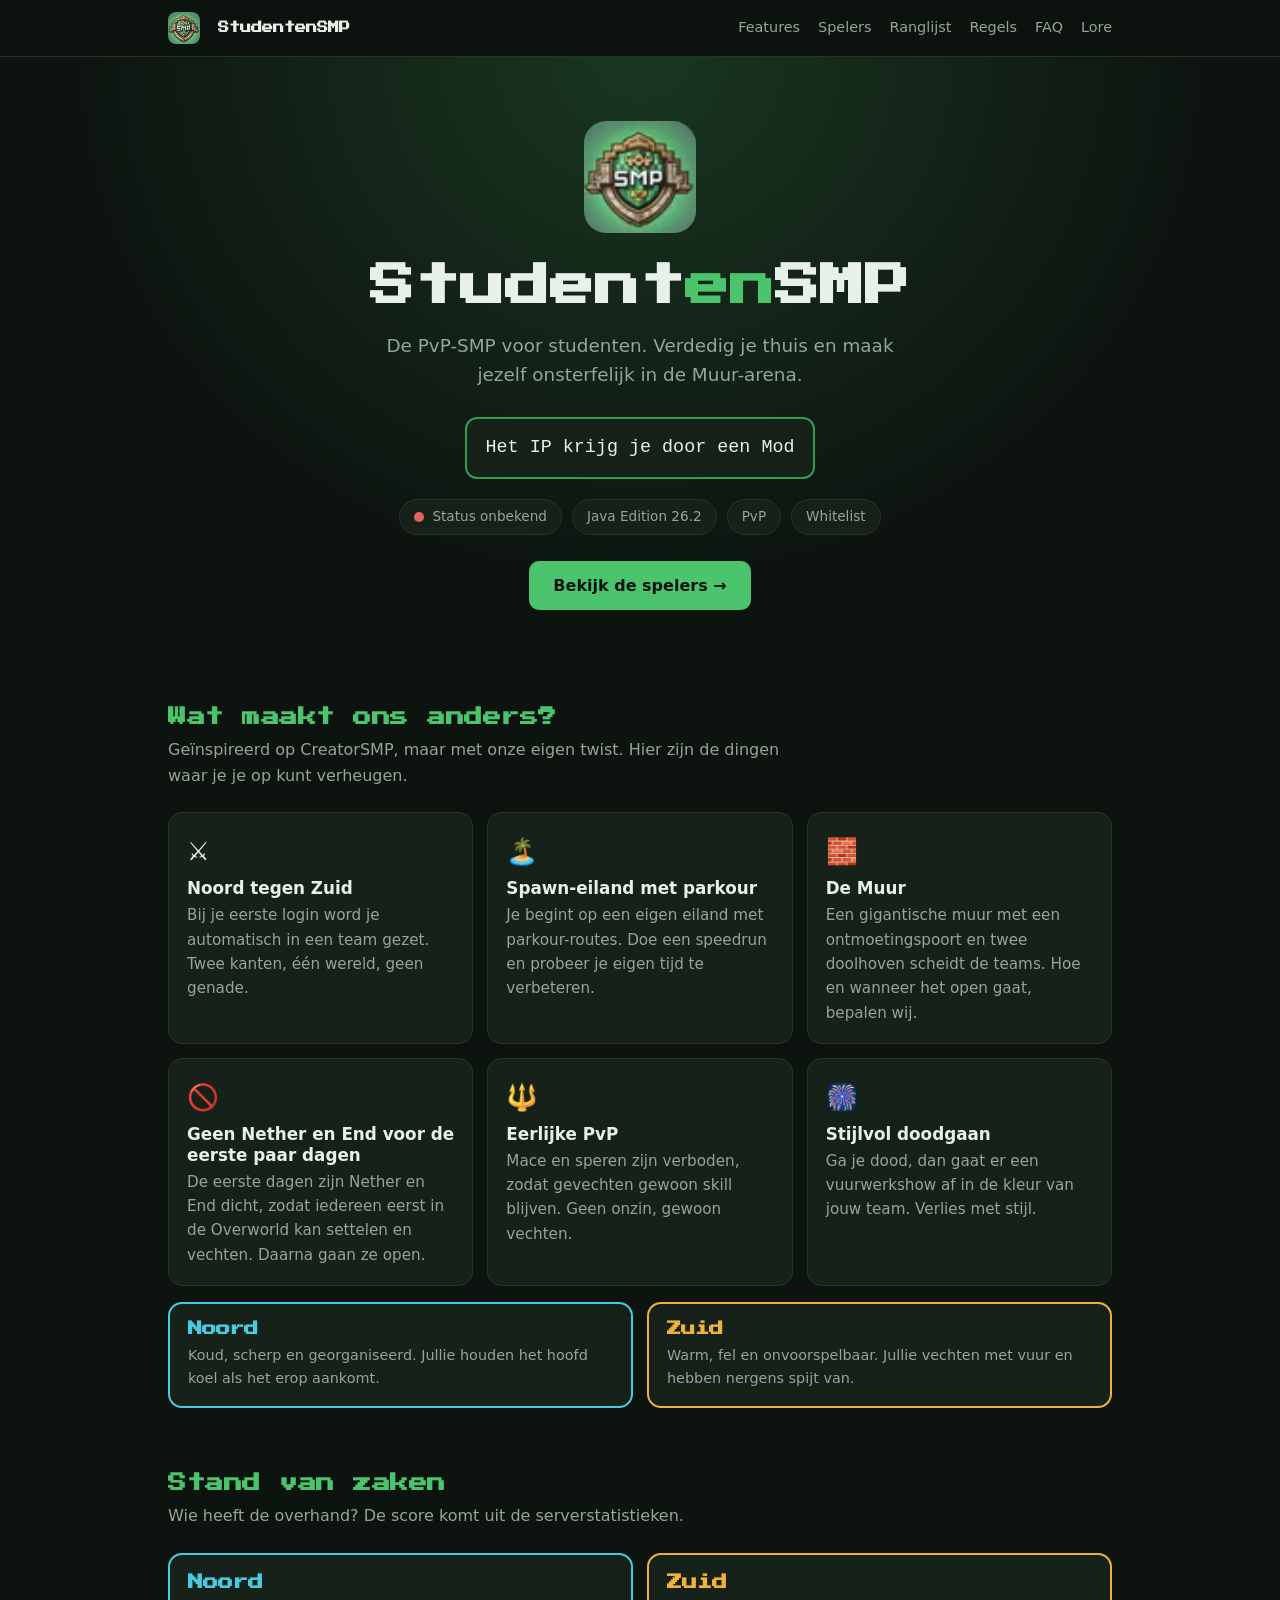
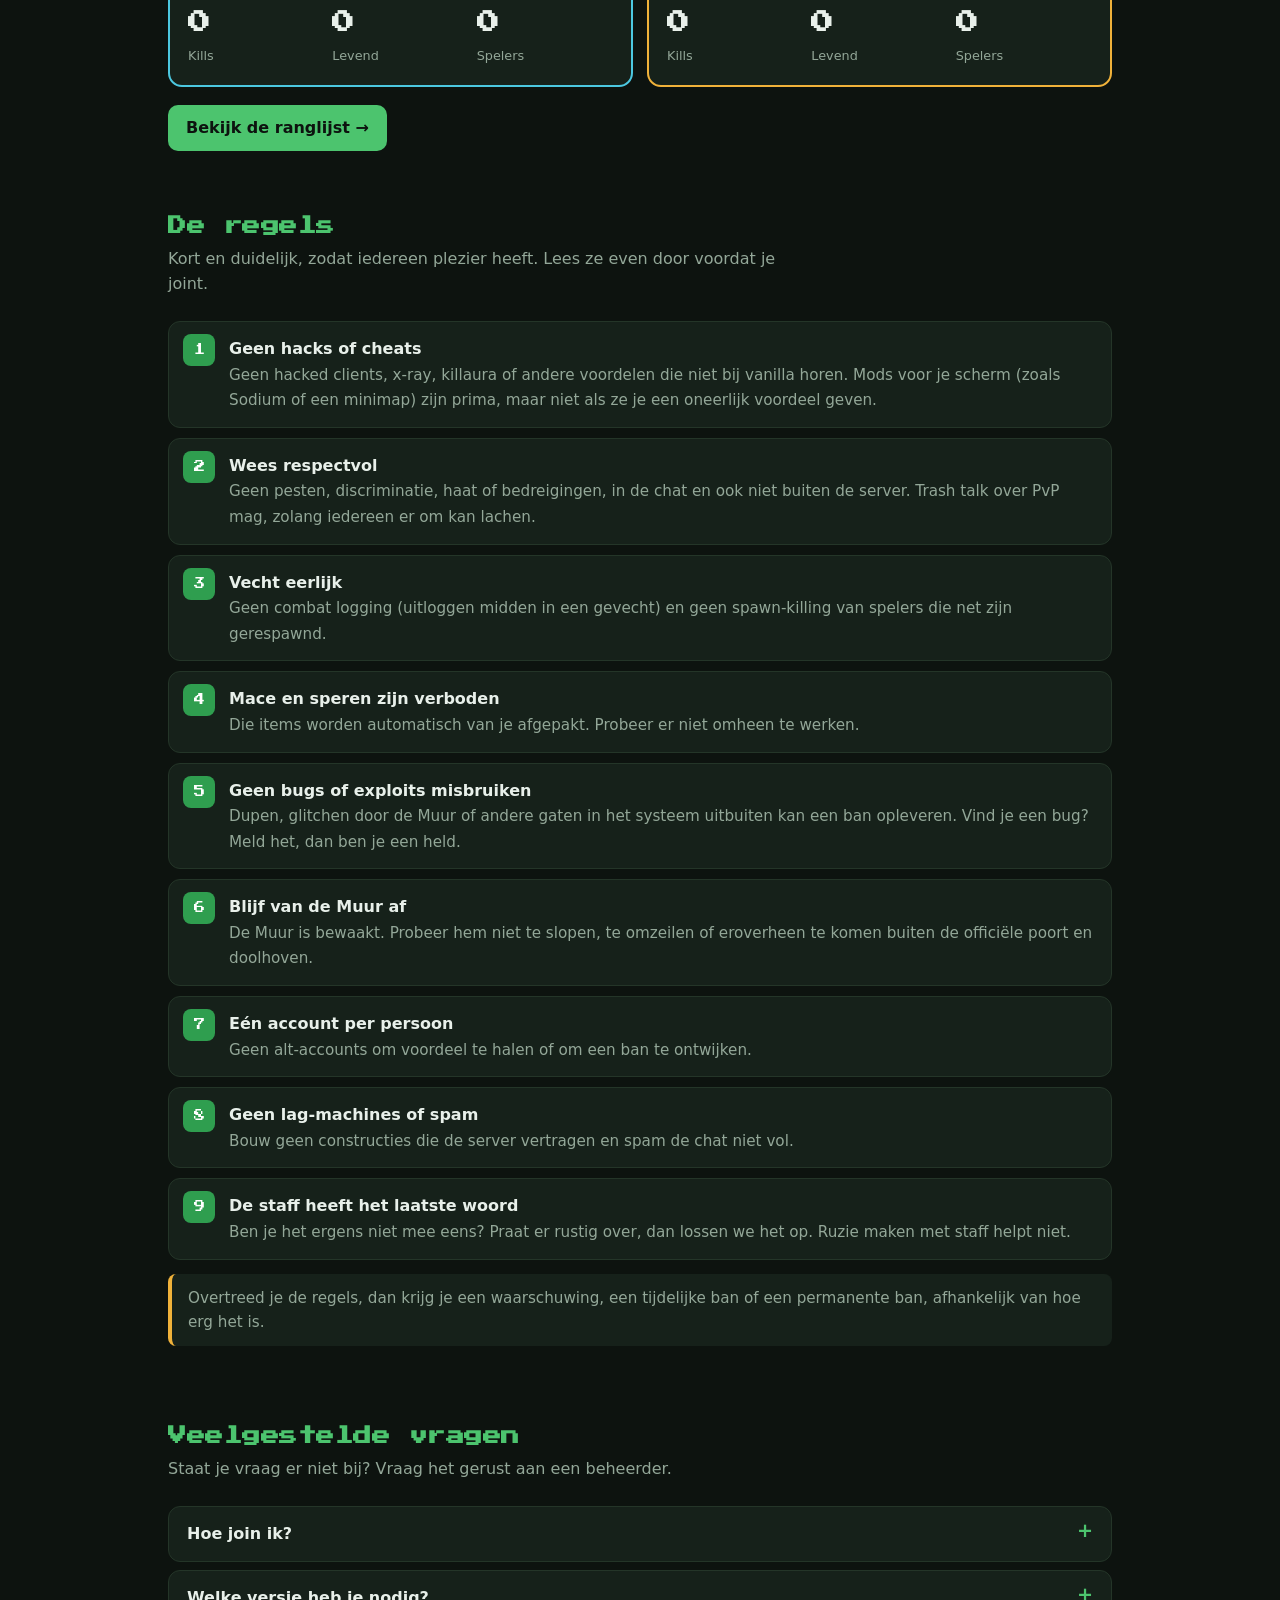
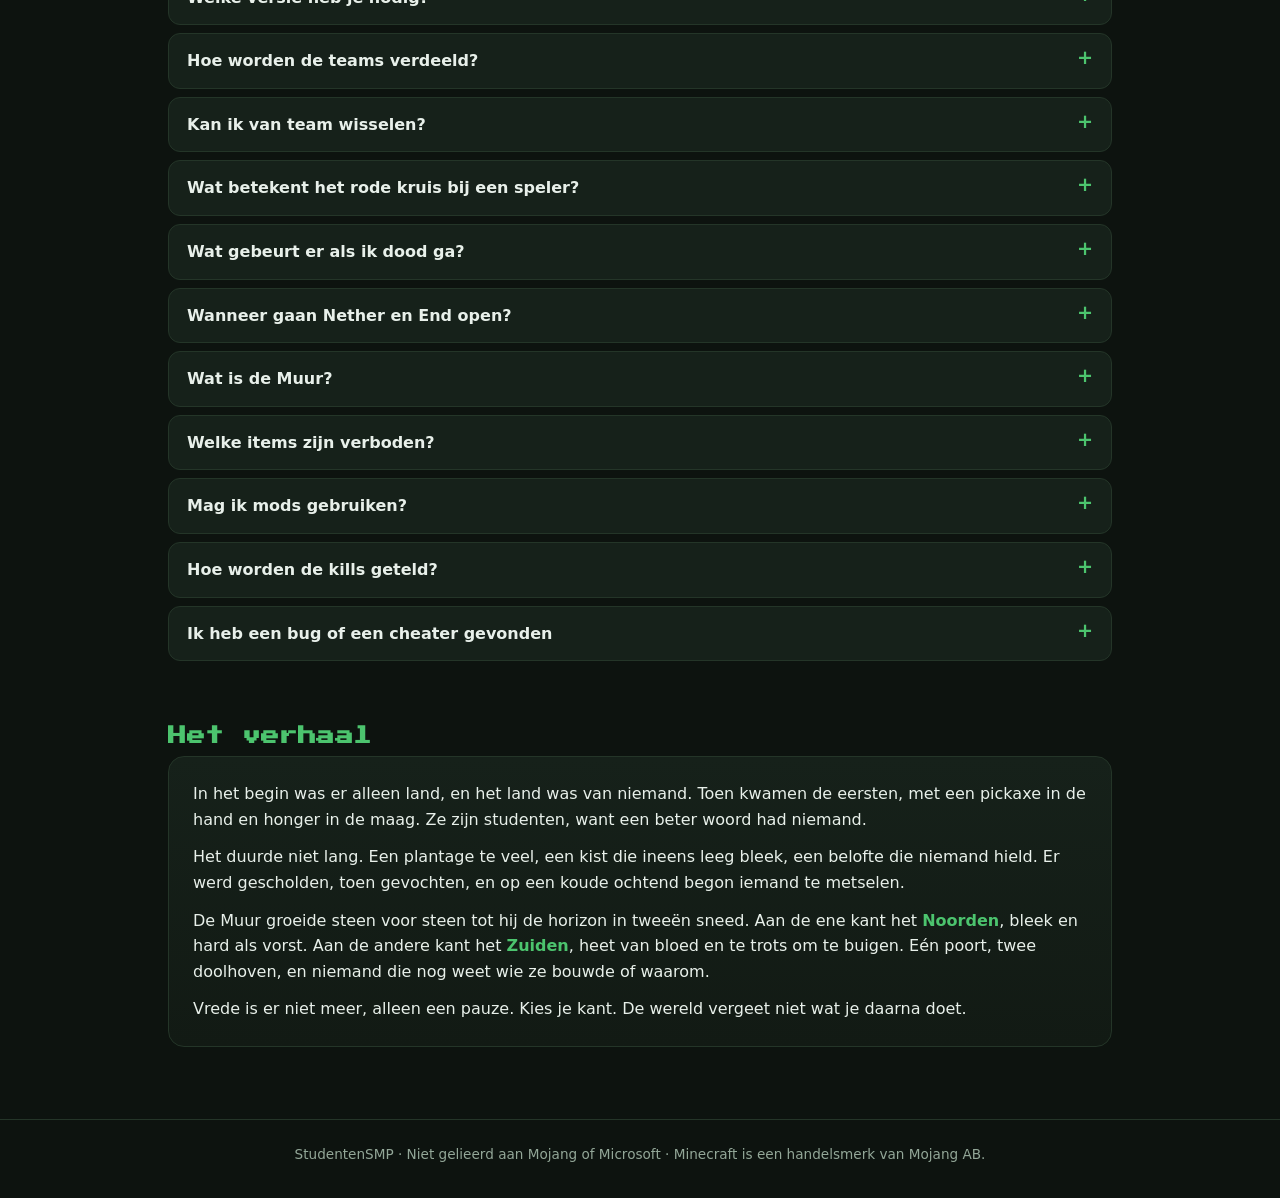
==== index.html @ dae36977 "Add files via upload" ====
<!DOCTYPE html>
<html lang="nl">
<head>
<meta charset="utf-8">
<meta name="viewport" content="width=device-width, initial-scale=1, viewport-fit=cover">
<title>StudentenSMP – PvP SMP voor studenten</title>
<meta property="og:type" content="website">
<meta property="og:site_name" content="StudentenSMP">
<meta property="og:locale" content="nl_NL">
<meta property="og:title" content="StudentenSMP – PvP SMP voor studenten">
<meta property="og:description" content="Noord tegen Zuid. Kies je kant, verdedig je thuis en vecht in de Muur-arena. Minecraft Java 26.2.">
<meta property="og:url" content="https://tristan-ve.github.io/StudentenSMP/">
<meta property="og:image" content="https://tristan-ve.github.io/StudentenSMP/og.png">
<meta property="og:image:width" content="1200">
<meta property="og:image:height" content="630">
<meta property="og:image:alt" content="StudentenSMP logo met Noord en Zuid">
<meta name="twitter:card" content="summary_large_image">
<meta name="twitter:title" content="StudentenSMP – PvP SMP voor studenten">
<meta name="twitter:description" content="Noord tegen Zuid. Verdedig je thuis en vecht in de Muur-arena. Minecraft Java 26.2.">
<meta name="twitter:image" content="https://tristan-ve.github.io/StudentenSMP/og.png">
<meta name="theme-color" content="#0d130f">
<meta name="description" content="StudentenSMP: een Minecraft Java PvP-SMP geïnspireerd op CreatorSMP. Noord tegen Zuid.">
<link rel="icon" href="logo.png">
<link rel="preconnect" href="https://fonts.googleapis.com">
<link rel="preconnect" href="https://fonts.gstatic.com" crossorigin>
<link href="https://fonts.googleapis.com/css2?family=Press+Start+2P&display=swap" rel="stylesheet">
<link rel="stylesheet" href="style.css">
</head>
<body>

<nav>
  <div class="wrap">
    <img src="logo.png" alt=""><b>StudentenSMP</b>
    <span class="sp"></span>
    <a href="#features">Features</a>
    <a href="spelers.html">Spelers</a>
    <a href="ranglijst.html">Ranglijst</a>
    <a href="#regels">Regels</a>
    <a href="#faq">FAQ</a>
    <a href="#lore">Lore</a>
  </div>
</nav>

<!-- HERO -->
<header class="hero">
  <div class="wrap">
    <img src="logo.png" alt="StudentenSMP logo">
    <h1>Student<span>en</span>SMP</h1>
    <p class="tagline">De PvP-SMP voor studenten. Verdedig je thuis en maak jezelf onsterfelijk in de Muur-arena.</p>

    <div class="ipbox">
      <code>Het IP krijg je door een Mod</code>
    </div>

    <div class="badges">
      <span class="badge" id="serverBadge"><span class="dot"></span><span id="serverText">Status laden…</span></span>
      <span class="badge">Java Edition 26.2</span>
      <span class="badge">PvP</span>
      <span class="badge">Whitelist</span>
    </div>
    <a class="cta" href="spelers.html">Bekijk de spelers →</a>
  </div>
</header>

<main class="wrap">

<!-- FEATURES -->
<section id="features">
  <h2>Wat maakt ons anders?</h2>
  <p class="lead">Geïnspireerd op CreatorSMP, maar met onze eigen twist. Hier zijn de dingen waar je je op kunt verheugen.</p>
  <div class="cards">
    <div class="card"><div class="ico">⚔️</div><h3>Noord tegen Zuid</h3><p>Bij je eerste login word je automatisch in een team gezet. Twee kanten, één wereld, geen genade.</p></div>
    <div class="card"><div class="ico">🏝️</div><h3>Spawn-eiland met parkour</h3><p>Je begint op een eigen eiland met parkour-routes. Doe een speedrun en probeer je eigen tijd te verbeteren.</p></div>
    <div class="card"><div class="ico">🧱</div><h3>De Muur</h3><p>Een gigantische muur met een ontmoetingspoort en twee doolhoven scheidt de teams. Hoe en wanneer het open gaat, bepalen wij.</p></div>
    <div class="card"><div class="ico">🚫</div><h3>Geen Nether en End voor de eerste paar dagen</h3><p>De eerste dagen zijn Nether en End dicht, zodat iedereen eerst in de Overworld kan settelen en vechten. Daarna gaan ze open.</p></div>
    <div class="card"><div class="ico">🔱</div><h3>Eerlijke PvP</h3><p>Mace en speren zijn verboden, zodat gevechten gewoon skill blijven. Geen onzin, gewoon vechten.</p></div>
    <div class="card"><div class="ico">🎆</div><h3>Stijlvol doodgaan</h3><p>Ga je dood, dan gaat er een vuurwerkshow af in de kleur van jouw team. Verlies met stijl.</p></div>
  </div>
  <div class="teams">
    <div class="team noord"><h3>Noord</h3><p>Koud, scherp en georganiseerd. Jullie houden het hoofd koel als het erop aankomt.</p></div>
    <div class="team zuid"><h3>Zuid</h3><p>Warm, fel en onvoorspelbaar. Jullie vechten met vuur en hebben nergens spijt van.</p></div>
  </div>
</section>

<!-- TEAMSCORE -->
<section id="score">
  <h2>Stand van zaken</h2>
  <p class="lead">Wie heeft de overhand? De score komt uit de serverstatistieken.</p>
  <div class="score">
    <div class="scard noord" data-team="noord">
      <h3>Noord <span class="flag" data-f="lead"></span></h3>
      <div class="stats">
        <div><b data-f="kills">0</b><span>Kills</span></div>
        <div><b data-f="levend">0</b><span>Levend</span></div>
        <div><b data-f="spelers">0</b><span>Spelers</span></div>
      </div>
    </div>
    <div class="scard zuid" data-team="zuid">
      <h3>Zuid <span class="flag" data-f="lead"></span></h3>
      <div class="stats">
        <div><b data-f="kills">0</b><span>Kills</span></div>
        <div><b data-f="levend">0</b><span>Levend</span></div>
        <div><b data-f="spelers">0</b><span>Spelers</span></div>
      </div>
    </div>
  </div>
  <a class="cta small" href="ranglijst.html">Bekijk de ranglijst →</a>
</section>

<!-- REGELS -->
<section id="regels">
  <h2>De regels</h2>
  <p class="lead">Kort en duidelijk, zodat iedereen plezier heeft. Lees ze even door voordat je joint.</p>
  <ol class="rules">
    <li><b>Geen hacks of cheats</b><span>Geen hacked clients, x-ray, killaura of andere voordelen die niet bij vanilla horen. Mods voor je scherm (zoals Sodium of een minimap) zijn prima, maar niet als ze je een oneerlijk voordeel geven.</span></li>
    <li><b>Wees respectvol</b><span>Geen pesten, discriminatie, haat of bedreigingen, in de chat en ook niet buiten de server. Trash talk over PvP mag, zolang iedereen er om kan lachen.</span></li>
    <li><b>Vecht eerlijk</b><span>Geen combat logging (uitloggen midden in een gevecht) en geen spawn-killing van spelers die net zijn gerespawnd.</span></li>
    <li><b>Mace en speren zijn verboden</b><span>Die items worden automatisch van je afgepakt. Probeer er niet omheen te werken.</span></li>
    <li><b>Geen bugs of exploits misbruiken</b><span>Dupen, glitchen door de Muur of andere gaten in het systeem uitbuiten kan een ban opleveren. Vind je een bug? Meld het, dan ben je een held.</span></li>
    <li><b>Blijf van de Muur af</b><span>De Muur is bewaakt. Probeer hem niet te slopen, te omzeilen of eroverheen te komen buiten de officiële poort en doolhoven.</span></li>
    <li><b>Eén account per persoon</b><span>Geen alt-accounts om voordeel te halen of om een ban te ontwijken.</span></li>
    <li><b>Geen lag-machines of spam</b><span>Bouw geen constructies die de server vertragen en spam de chat niet vol.</span></li>
    <li><b>De staff heeft het laatste woord</b><span>Ben je het ergens niet mee eens? Praat er rustig over, dan lossen we het op. Ruzie maken met staff helpt niet.</span></li>
  </ol>
  <p class="warn">Overtreed je de regels, dan krijg je een waarschuwing, een tijdelijke ban of een permanente ban, afhankelijk van hoe erg het is.</p>
</section>

<!-- FAQ -->
<section id="faq">
  <h2>Veelgestelde vragen</h2>
  <p class="lead">Staat je vraag er niet bij? Vraag het gerust aan een beheerder.</p>
  <div class="faq">
    <details><summary>Hoe join ik?</summary><p>De server werkt met een whitelist. Vraag een beheerder of je erop mag. Zodra je op de lijst staat, krijg je het IP.</p></details>
    <details><summary>Welke versie heb je nodig?</summary><p>Minecraft Java Edition 26.2. Bedrock werkt niet op deze server.</p></details>
    <details><summary>Hoe worden de teams verdeeld?</summary><p>Dat gaat automatisch bij je eerste login. Je komt in Noord of Zuid en je spawnt op jouw eigen kant van de Muur.</p></details>
    <details><summary>Kan ik van team wisselen?</summary><p>Niet zelf. Vind je het echt nodig, vraag het dan aan een beheerder.</p></details>
    <details><summary>Wat betekent het rode kruis bij een speler?</summary><p>Een speler met een rood kruis en een doorgestreepte naam op de spelerspagina is dood en doet niet meer mee.</p></details>
    <details><summary>Wat gebeurt er als ik dood ga?</summary><p>Dan gaat er een vuurwerkshow af in de kleur van jouw team. Voor hoe de dood precies werkt volg je de uitleg van de beheerders.</p></details>
    <details><summary>Wanneer gaan Nether en End open?</summary><p>Na de eerste paar dagen. We kondigen het aan zodra het zover is.</p></details>
    <details><summary>Wat is de Muur?</summary><p>Een enorme muur die de teams scheidt, met één ontmoetingspoort en twee doolhoven. Of en wanneer die opengaan, bepalen de beheerders.</p></details>
    <details><summary>Welke items zijn verboden?</summary><p>Maces, heavy cores en speren. Die worden automatisch van je afgepakt.</p></details>
    <details><summary>Mag ik mods gebruiken?</summary><p>Alleen mods die je geen voordeel geven, zoals prestatiemods, een minimap of schaduwen. Hacked clients, x-ray en alles wat vecht voor je zijn verboden.</p></details>
    <details><summary>Hoe worden de kills geteld?</summary><p>Uit de statistieken van de server. Het kan een poosje duren voordat een kill op de ranglijst staat.</p></details>
    <details><summary>Ik heb een bug of een cheater gevonden</summary><p>Meld het bij een beheerder. Bugs melden is altijd beter dan ze misbruiken.</p></details>
  </div>
</section>

<!-- LORE -->
<section id="lore">
  <h2>Het verhaal</h2>
  <div class="lore">
    <p>In het begin was er alleen land, en het land was van niemand. Toen kwamen de eersten, met een pickaxe in de hand en honger in de maag. Ze zijn studenten, want een beter woord had niemand.</p>
    <p>Het duurde niet lang. Een plantage te veel, een kist die ineens leeg bleek, een belofte die niemand hield. Er werd gescholden, toen gevochten, en op een koude ochtend begon iemand te metselen.</p>
    <p>De Muur groeide steen voor steen tot hij de horizon in tweeën sneed. Aan de ene kant het <em>Noorden</em>, bleek en hard als vorst. Aan de andere kant het <em>Zuiden</em>, heet van bloed en te trots om te buigen. Eén poort, twee doolhoven, en niemand die nog weet wie ze bouwde of waarom.</p>
    <p>Vrede is er niet meer, alleen een pauze. Kies je kant. De wereld vergeet niet wat je daarna doet.</p>
  </div>
</section>

</main>

<footer>
  <div class="wrap">StudentenSMP · Niet gelieerd aan Mojang of Microsoft · Minecraft is een handelsmerk van Mojang AB.</div>
</footer>

<script src="site.js"></script>
</body>
</html>
---- style.css ----
:root {
    --bg: #0d130f; --bg2: #121a14; --card: #16211a; --line: #243528;
    --text: #e8f0ea; --muted: #93a798;
    --green: #4cc46e; --green-d: #2f9e4f; --noord: #4cc8e0; --zuid: #f0b23a; --red: #e0645a;
    --pixel: "Press Start 2P", ui-monospace, Menlo, Consolas, monospace;
    color-scheme: dark;
  }
  * { box-sizing: border-box; }
  html { scroll-behavior: smooth; scroll-padding-top: 72px; }
  html, body { margin: 0; }
  body {
    background: var(--bg); color: var(--text);
    font-family: system-ui, -apple-system, "Segoe UI", Roboto, sans-serif; line-height: 1.6;
    padding: env(safe-area-inset-top, 0px) 0 env(safe-area-inset-bottom, 0px);
  }
  a { color: var(--green); }
  .wrap { max-width: 980px; margin: 0 auto; padding: 0 18px; }
  section { padding: 56px 0 8px; }
  h1, h2, h3 { line-height: 1.25; margin: 0; }
  h2 { font-family: var(--pixel); font-size: 1.15rem; color: var(--green); margin-bottom: 8px; letter-spacing: .5px; }
  .lead { color: var(--muted); margin: 0 0 24px; max-width: 640px; }

  /* nav */
  nav { position: sticky; top: 0; z-index: 10; background: color-mix(in srgb, var(--bg) 88%, transparent); backdrop-filter: blur(8px); border-bottom: 1px solid var(--line); padding-top: env(safe-area-inset-top, 0px); }
  nav .wrap { display: flex; align-items: center; gap: 18px; height: 56px; overflow-x: auto; white-space: nowrap; }
  nav img { width: 32px; height: 32px; border-radius: 8px; flex: none; }
  nav b { font-family: var(--pixel); font-size: .7rem; flex: none; }
  nav a { color: var(--muted); text-decoration: none; font-size: .9rem; }
  nav a:hover { color: var(--text); }
  nav .sp { flex: 1; }

  /* hero */
  .hero { padding: 64px 0 40px; text-align: center;
    background: radial-gradient(ellipse at 50% 0%, color-mix(in srgb, var(--green) 20%, transparent), transparent 65%); }
  .hero img { width: 112px; height: 112px; border-radius: 22px; margin-bottom: 18px; }
  .hero h1 { font-family: var(--pixel); font-size: clamp(1.5rem, 6vw, 2.8rem); }
  .hero h1 span { color: var(--green); }
  .tagline { font-size: 1.15rem; color: var(--muted); max-width: 560px; margin: 16px auto 28px; }
  .ipbox { display: inline-flex; align-items: stretch; border: 2px solid var(--green-d); border-radius: 12px; overflow: hidden; background: var(--card); max-width: 100%; }
  .ipbox code { padding: 14px 18px; font-family: ui-monospace, Menlo, Consolas, monospace; font-size: 1.15rem; overflow: hidden; text-overflow: ellipsis; }
  .ipbox button { border: 0; background: var(--green-d); color: #fff; font-weight: 700; padding: 0 18px; cursor: pointer; font-size: .95rem; }
  .ipbox button:hover:not(:disabled) { background: var(--green); color: #0d130f; }
  .ipbox button:disabled { opacity: .5; cursor: default; }
  .badges { display: flex; gap: 10px; justify-content: center; flex-wrap: wrap; margin-top: 20px; }
  .badge { background: var(--card); border: 1px solid var(--line); border-radius: 999px; padding: 6px 14px; font-size: .85rem; color: var(--muted); display: inline-flex; align-items: center; gap: 8px; }
  .dot { width: 10px; height: 10px; border-radius: 50%; background: var(--muted); }
  .on .dot { background: var(--green); box-shadow: 0 0 0 4px color-mix(in srgb, var(--green) 25%, transparent); }
  .off .dot { background: var(--red); }
  .cta { display: inline-block; margin-top: 26px; background: var(--green); color: #0d130f; font-weight: 700; text-decoration: none; padding: 12px 24px; border-radius: 10px; }
  .cta:hover { background: #6ad886; }

  /* cards */
  .cards { display: grid; grid-template-columns: repeat(auto-fill, minmax(280px, 1fr)); gap: 14px; }
  .card { background: var(--card); border: 1px solid var(--line); border-radius: 14px; padding: 18px; }
  .card .ico { font-size: 1.6rem; }
  .card h3 { font-size: 1.05rem; margin: 6px 0 4px; }
  .card p { margin: 0; color: var(--muted); font-size: .95rem; }

  /* teams */
  .teams { display: grid; grid-template-columns: 1fr 1fr; gap: 14px; margin-top: 16px; }
  .team { border-radius: 14px; padding: 16px 18px; border: 2px solid; background: var(--card); }
  .team.noord { border-color: var(--noord); } .team.zuid { border-color: var(--zuid); }
  .team h3 { font-family: var(--pixel); font-size: .9rem; margin-bottom: 6px; }
  .noord h3 { color: var(--noord); } .zuid h3 { color: var(--zuid); }
  .team p { margin: 0; color: var(--muted); font-size: .9rem; }

  /* spelers */
  .grid { display: grid; grid-template-columns: repeat(auto-fill, minmax(190px, 1fr)); gap: 10px; }
  .player { display: flex; align-items: center; gap: 12px; padding: 10px 12px; background: var(--card); border: 1px solid var(--line); border-radius: 12px; }
  .player img { width: 40px; height: 40px; border-radius: 8px; image-rendering: pixelated; }
  .player.offline { opacity: .55; } .player.offline img { filter: grayscale(1); }
  .info { min-width: 0; }
  .name { font-weight: 600; overflow: hidden; text-overflow: ellipsis; white-space: nowrap; }
  .meta { font-size: .8rem; color: var(--muted); display: flex; align-items: center; gap: 6px; }
  .meta .dot { width: 8px; height: 8px; }
  .player:not(.offline) .meta .dot { background: var(--green); }
  .player.offline .meta .dot { background: var(--red); }
  .tag { font-size: .7rem; font-weight: 700; padding: 1px 6px; border-radius: 999px; color: #0d130f; }
  .tag.noord { background: var(--noord); } .tag.zuid { background: var(--zuid); }
  .live { display: flex; flex-wrap: wrap; gap: 8px 24px; align-items: center; margin-bottom: 14px; color: var(--muted); }
  .empty { color: var(--muted); }

  /* rules */
  ol.rules { list-style: none; counter-reset: r; padding: 0; margin: 0; display: grid; gap: 10px; }
  ol.rules li { counter-increment: r; background: var(--card); border: 1px solid var(--line); border-radius: 12px; padding: 14px 16px 14px 60px; position: relative; }
  ol.rules li::before { content: counter(r); position: absolute; left: 14px; top: 12px; width: 32px; height: 32px; border-radius: 8px; background: var(--green-d); color: #fff; font-family: var(--pixel); font-size: .7rem; display: grid; place-items: center; }
  ol.rules b { display: block; }
  ol.rules span { color: var(--muted); font-size: .95rem; }
  .warn { margin-top: 14px; padding: 12px 16px; border-left: 4px solid var(--zuid); background: var(--card); border-radius: 8px; color: var(--muted); font-size: .95rem; }

  /* steps */
  .steps { display: grid; gap: 12px; }
  .step { display: flex; gap: 16px; align-items: flex-start; background: var(--card); border: 1px solid var(--line); border-radius: 14px; padding: 16px; }
  .step .n { flex: none; width: 40px; height: 40px; border-radius: 10px; background: var(--green); color: #0d130f; font-family: var(--pixel); font-size: .85rem; display: grid; place-items: center; }
  .step h3 { font-size: 1.05rem; margin-bottom: 2px; }
  .step p { margin: 0; color: var(--muted); }
  code.inline { background: var(--bg2); border: 1px solid var(--line); padding: 1px 6px; border-radius: 6px; }

  /* lore */
  .lore { background: linear-gradient(180deg, var(--card), var(--bg2)); border: 1px solid var(--line); border-radius: 16px; padding: 24px; }
  .lore p { margin: 0 0 12px; } .lore p:last-child { margin: 0; }
  .lore em { color: var(--green); font-style: normal; font-weight: 600; }

  footer { margin-top: 64px; border-top: 1px solid var(--line); padding: 24px 0 32px; color: var(--muted); font-size: .85rem; text-align: center; }
  @media (max-width: 560px) { .teams { grid-template-columns: 1fr; } .ipbox code { font-size: 1rem; } }

/* ===== teamscore ===== */
.score { display: grid; grid-template-columns: 1fr 1fr; gap: 14px; }
.scard { background: var(--card); border: 2px solid; border-radius: 14px; padding: 18px; }
.scard.noord { border-color: var(--noord); } .scard.zuid { border-color: var(--zuid); }
.scard h3 { font-family: var(--pixel); font-size: .95rem; display: flex; align-items: center; gap: 10px; flex-wrap: wrap; }
.scard.noord h3 { color: var(--noord); } .scard.zuid h3 { color: var(--zuid); }
.scard .flag { font-family: system-ui, sans-serif; font-size: .75rem; color: var(--green); font-weight: 700; }
.scard .stats { display: grid; grid-template-columns: repeat(3, 1fr); gap: 8px; margin-top: 14px; }
.scard .stats b { display: block; font-family: var(--pixel); font-size: 1.4rem; }
.scard .stats span { color: var(--muted); font-size: .8rem; }
.cta.small { margin-top: 18px; padding: 10px 18px; }

/* ===== faq ===== */
.faq { display: grid; gap: 8px; }
.faq details { background: var(--card); border: 1px solid var(--line); border-radius: 12px; }
.faq summary { cursor: pointer; padding: 14px 18px; font-weight: 600; list-style: none; display: flex; justify-content: space-between; gap: 12px; }
.faq summary::-webkit-details-marker { display: none; }
.faq summary::after { content: "+"; color: var(--green); font-weight: 700; font-size: 1.2rem; line-height: 1; }
.faq details[open] summary::after { content: "–"; }
.faq details p { margin: 0; padding: 0 18px 16px; color: var(--muted); }

/* ===== dode spelers ===== */
.avatar { position: relative; width: 40px; height: 40px; flex: none; }
.player.dood { border-color: color-mix(in srgb, var(--red) 55%, var(--line)); }
.player.dood .avatar img { filter: grayscale(1) brightness(.55); }
.player.dood .avatar::after { content: "✖"; position: absolute; inset: 0; display: grid; place-items: center; color: var(--red); font-size: 2rem; font-weight: 900; text-shadow: 0 0 4px #000; }
.player.dood .name { text-decoration: line-through; text-decoration-color: var(--red); text-decoration-thickness: 2px; color: var(--muted); }
.player.dood .meta { color: var(--red); }
.player.dood .meta .dot { display: none; }

/* ===== ranglijst ===== */
.tablewrap { overflow-x: auto; background: var(--card); border: 1px solid var(--line); border-radius: 14px; }
table.rank { width: 100%; border-collapse: collapse; min-width: 480px; }
table.rank th, table.rank td { padding: 10px 14px; text-align: left; border-bottom: 1px solid var(--line); }
table.rank th { color: var(--muted); font-size: .8rem; font-weight: 600; text-transform: uppercase; letter-spacing: .5px; }
table.rank tr:last-child td { border-bottom: 0; }
table.rank .num { text-align: right; font-variant-numeric: tabular-nums; }
table.rank .pos { width: 44px; font-family: var(--pixel); font-size: .8rem; color: var(--muted); }
table.rank .who { display: flex; align-items: center; gap: 10px; font-weight: 600; }
table.rank .who img { width: 28px; height: 28px; border-radius: 6px; image-rendering: pixelated; }
table.rank tr.dood .who span { text-decoration: line-through; text-decoration-color: var(--red); color: var(--muted); }
table.rank tr.dood .kruis { color: var(--red); font-weight: 900; }
table.rank td.k { font-weight: 700; color: var(--green); }
@media (max-width: 560px) { .score { grid-template-columns: 1fr; } }
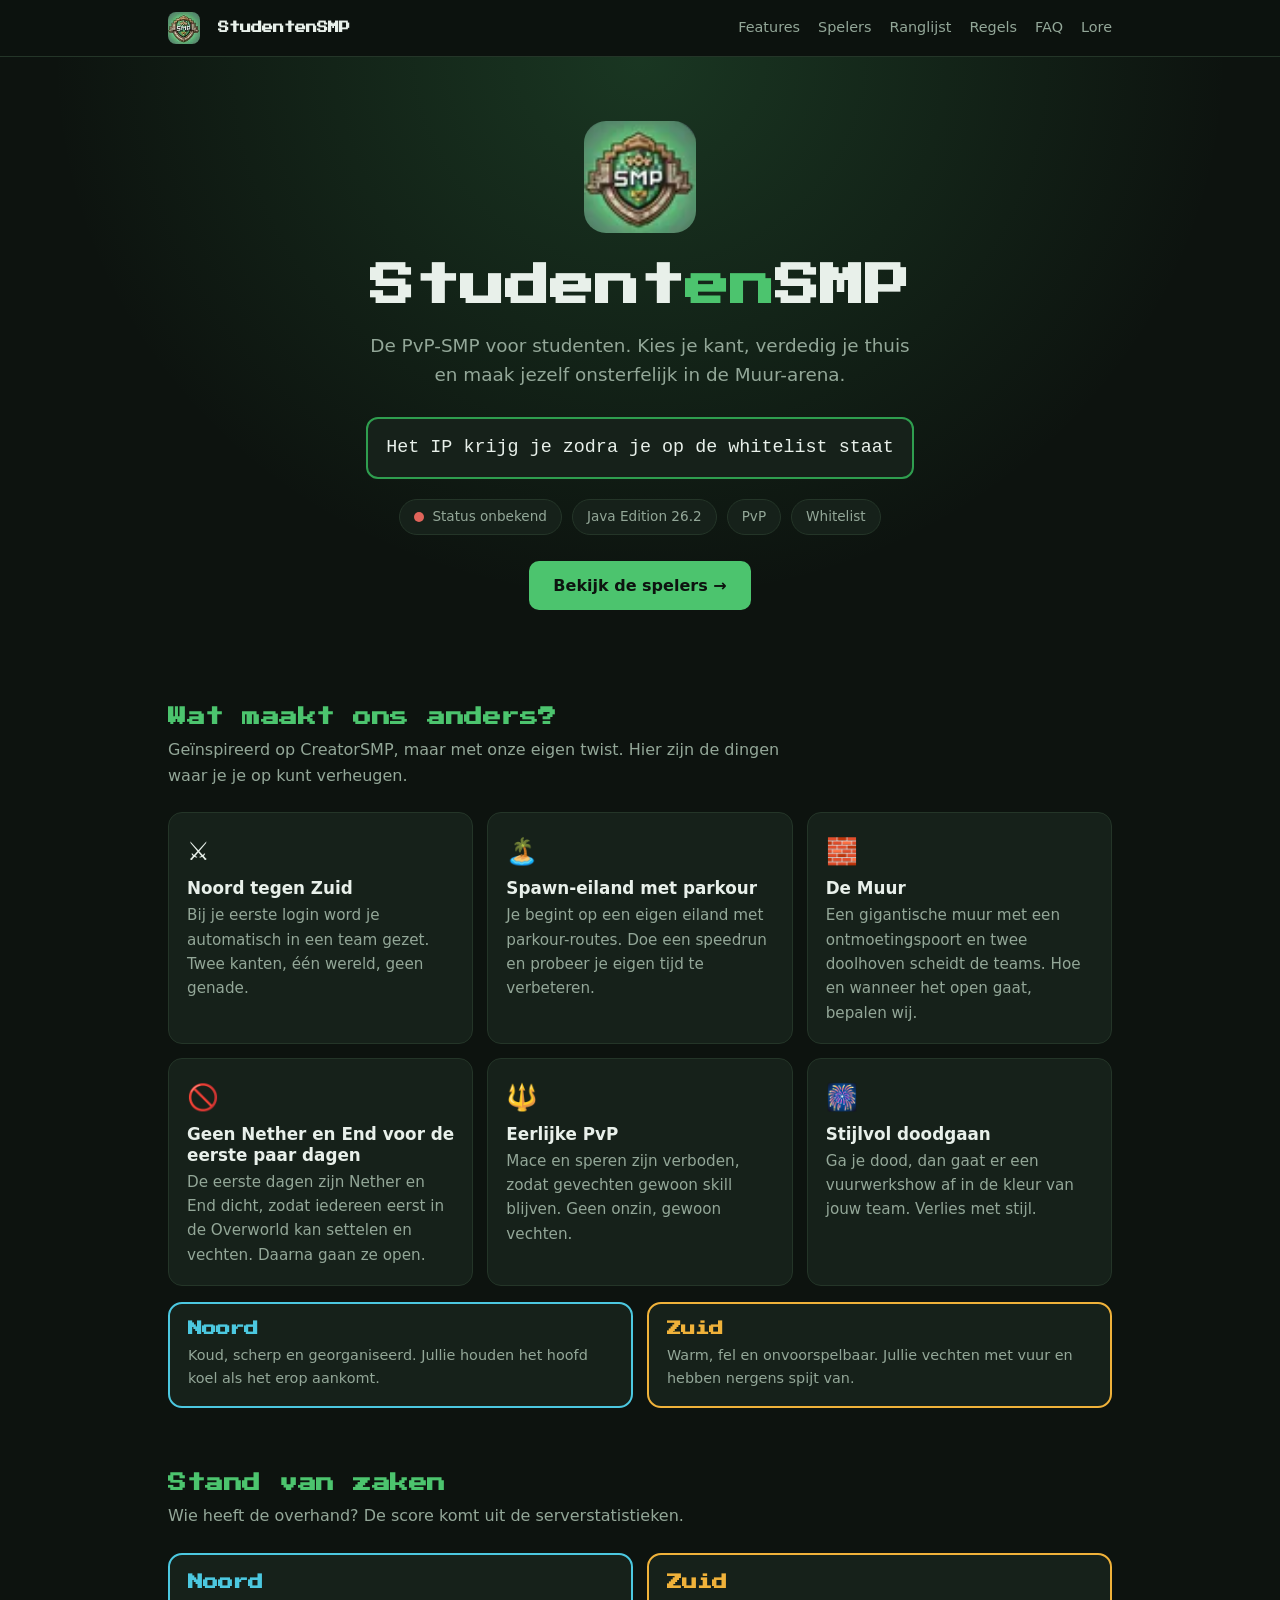
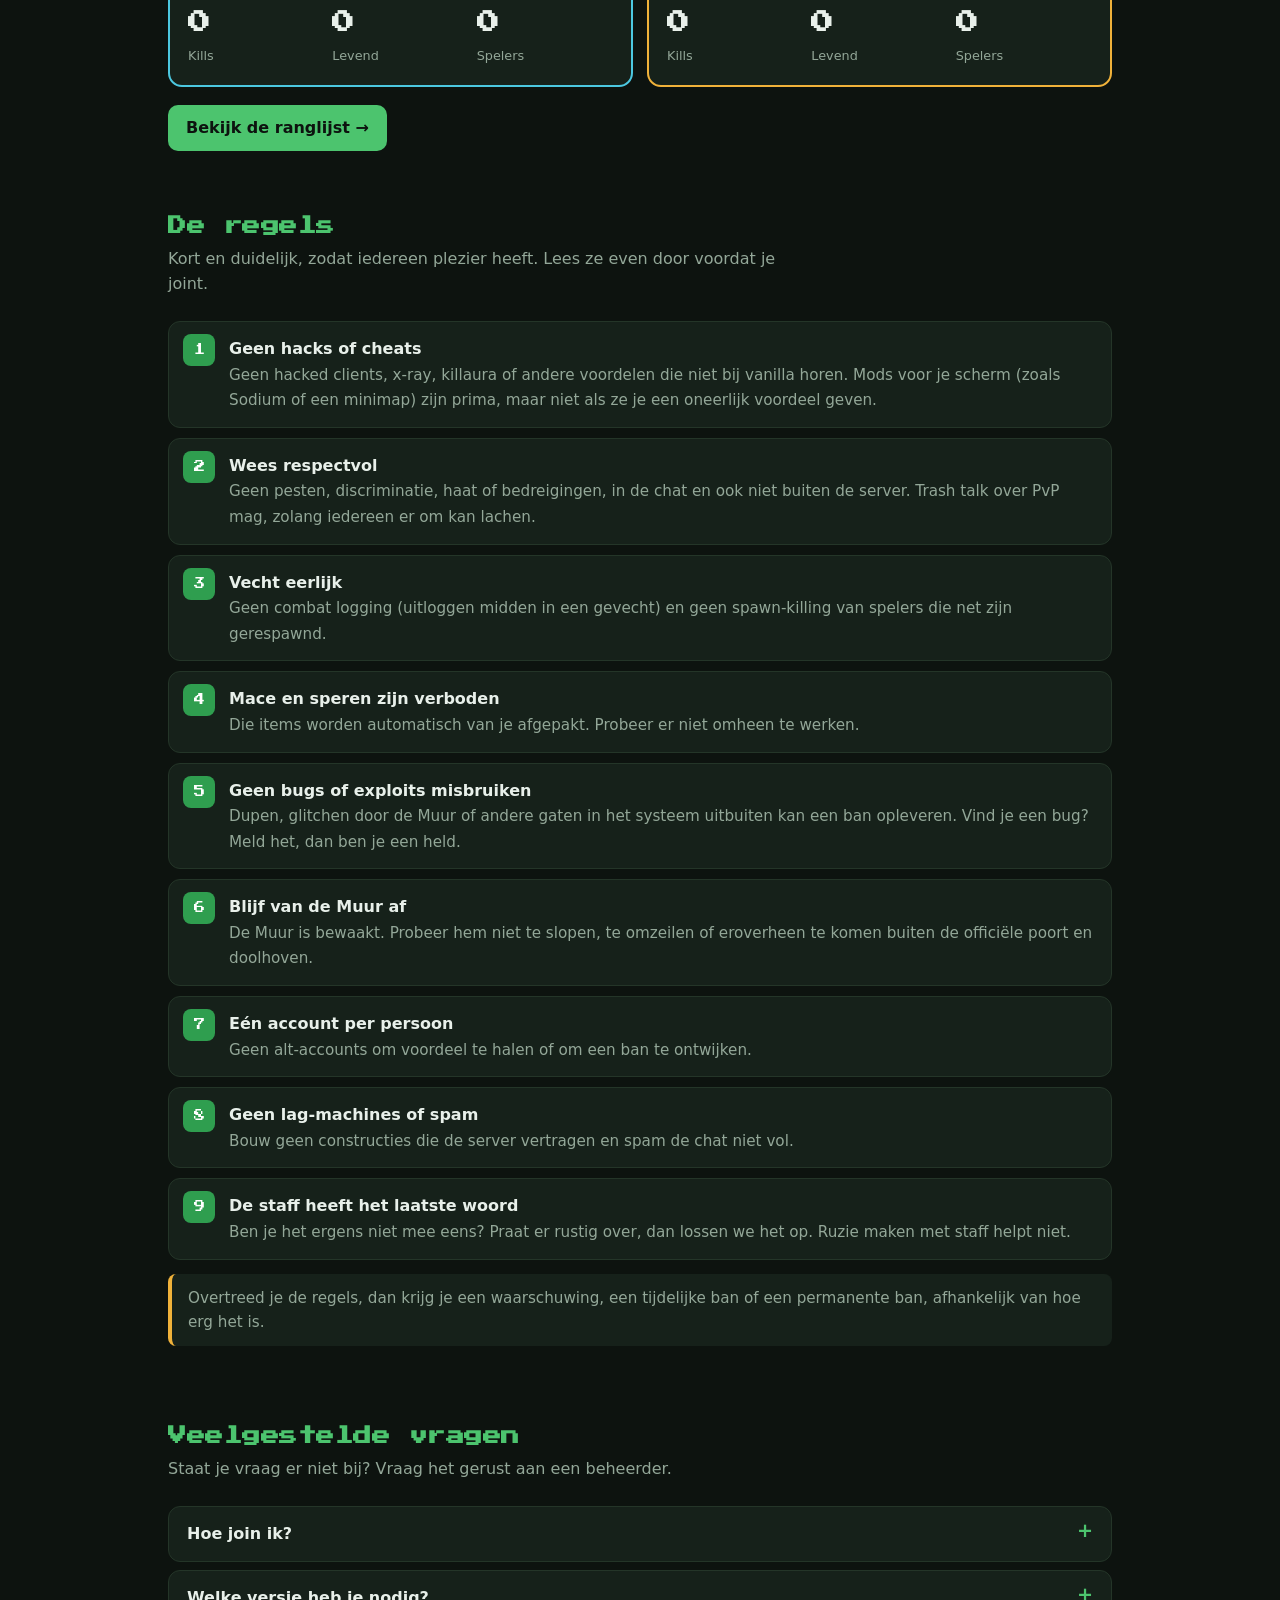
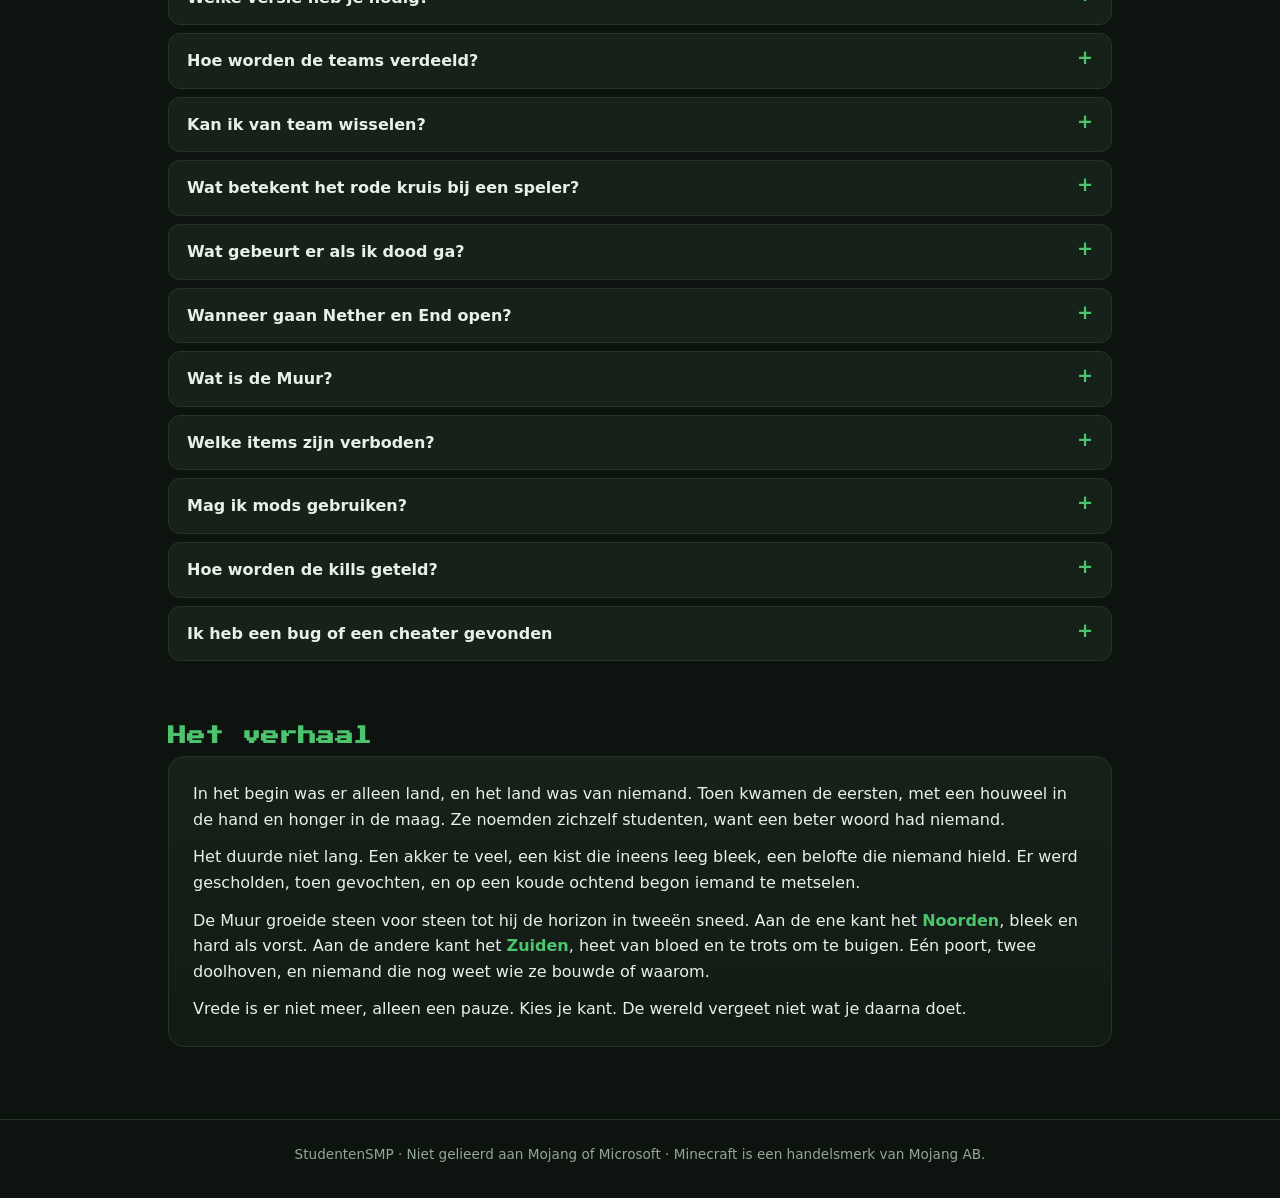
==== commit 7e6c83f8: "V2" ====
--- a/index.html
+++ b/index.html
@@ -16,15 +16,15 @@
 <meta property="og:image:alt" content="StudentenSMP logo met Noord en Zuid">
 <meta name="twitter:card" content="summary_large_image">
 <meta name="twitter:title" content="StudentenSMP – PvP SMP voor studenten">
-<meta name="twitter:description" content="Noord tegen Zuid. Verdedig je thuis en vecht in de Muur-arena. Minecraft Java 26.2.">
+<meta name="twitter:description" content="Noord tegen Zuid. Kies je kant, verdedig je thuis en vecht in de Muur-arena. Minecraft Java 26.2.">
 <meta name="twitter:image" content="https://tristan-ve.github.io/StudentenSMP/og.png">
 <meta name="theme-color" content="#0d130f">
-<meta name="description" content="StudentenSMP: een Minecraft Java PvP-SMP geïnspireerd op CreatorSMP. Noord tegen Zuid.">
+<meta name="description" content="StudentenSMP: een Minecraft Java PvP-SMP geïnspireerd op CreatorSMP. Noord tegen Zuid. Vraag je whitelist aan en join.">
 <link rel="icon" href="logo.png">
 <link rel="preconnect" href="https://fonts.googleapis.com">
 <link rel="preconnect" href="https://fonts.gstatic.com" crossorigin>
 <link href="https://fonts.googleapis.com/css2?family=Press+Start+2P&display=swap" rel="stylesheet">
-<link rel="stylesheet" href="style.css">
+<link rel="stylesheet" href="style-v2.css">
 </head>
 <body>
 
@@ -46,10 +46,10 @@
   <div class="wrap">
     <img src="logo.png" alt="StudentenSMP logo">
     <h1>Student<span>en</span>SMP</h1>
-    <p class="tagline">De PvP-SMP voor studenten. Verdedig je thuis en maak jezelf onsterfelijk in de Muur-arena.</p>
+    <p class="tagline">De PvP-SMP voor studenten. Kies je kant, verdedig je thuis en maak jezelf onsterfelijk in de Muur-arena.</p>
 
     <div class="ipbox">
-      <code>Het IP krijg je door een Mod</code>
+      <code>Het IP krijg je zodra je op de whitelist staat</code>
     </div>
 
     <div class="badges">
@@ -149,8 +149,8 @@
 <section id="lore">
   <h2>Het verhaal</h2>
   <div class="lore">
-    <p>In het begin was er alleen land, en het land was van niemand. Toen kwamen de eersten, met een pickaxe in de hand en honger in de maag. Ze zijn studenten, want een beter woord had niemand.</p>
-    <p>Het duurde niet lang. Een plantage te veel, een kist die ineens leeg bleek, een belofte die niemand hield. Er werd gescholden, toen gevochten, en op een koude ochtend begon iemand te metselen.</p>
+    <p>In het begin was er alleen land, en het land was van niemand. Toen kwamen de eersten, met een houweel in de hand en honger in de maag. Ze noemden zichzelf studenten, want een beter woord had niemand.</p>
+    <p>Het duurde niet lang. Een akker te veel, een kist die ineens leeg bleek, een belofte die niemand hield. Er werd gescholden, toen gevochten, en op een koude ochtend begon iemand te metselen.</p>
     <p>De Muur groeide steen voor steen tot hij de horizon in tweeën sneed. Aan de ene kant het <em>Noorden</em>, bleek en hard als vorst. Aan de andere kant het <em>Zuiden</em>, heet van bloed en te trots om te buigen. Eén poort, twee doolhoven, en niemand die nog weet wie ze bouwde of waarom.</p>
     <p>Vrede is er niet meer, alleen een pauze. Kies je kant. De wereld vergeet niet wat je daarna doet.</p>
   </div>
@@ -162,6 +162,6 @@
   <div class="wrap">StudentenSMP · Niet gelieerd aan Mojang of Microsoft · Minecraft is een handelsmerk van Mojang AB.</div>
 </footer>
 
-<script src="site.js"></script>
+<script src="site-v2.js"></script>
 </body>
 </html>
--- a/style-v2.css
+++ b/style-v2.css
@@ -0,0 +1,150 @@
+  :root {
+    --bg: #0d130f; --bg2: #121a14; --card: #16211a; --line: #243528;
+    --text: #e8f0ea; --muted: #93a798;
+    --green: #4cc46e; --green-d: #2f9e4f; --noord: #4cc8e0; --zuid: #f0b23a; --red: #e0645a;
+    --pixel: "Press Start 2P", ui-monospace, Menlo, Consolas, monospace;
+    color-scheme: dark;
+  }
+  * { box-sizing: border-box; }
+  html { scroll-behavior: smooth; scroll-padding-top: 72px; }
+  html, body { margin: 0; }
+  body {
+    background: var(--bg); color: var(--text);
+    font-family: system-ui, -apple-system, "Segoe UI", Roboto, sans-serif; line-height: 1.6;
+    padding: env(safe-area-inset-top, 0px) 0 env(safe-area-inset-bottom, 0px);
+  }
+  a { color: var(--green); }
+  .wrap { max-width: 980px; margin: 0 auto; padding: 0 18px; }
+  section { padding: 56px 0 8px; }
+  h1, h2, h3 { line-height: 1.25; margin: 0; }
+  h2 { font-family: var(--pixel); font-size: 1.15rem; color: var(--green); margin-bottom: 8px; letter-spacing: .5px; }
+  .lead { color: var(--muted); margin: 0 0 24px; max-width: 640px; }
+
+  /* nav */
+  nav { position: sticky; top: 0; z-index: 10; background: color-mix(in srgb, var(--bg) 88%, transparent); backdrop-filter: blur(8px); border-bottom: 1px solid var(--line); padding-top: env(safe-area-inset-top, 0px); }
+  nav .wrap { display: flex; align-items: center; gap: 18px; height: 56px; overflow-x: auto; white-space: nowrap; }
+  nav img { width: 32px; height: 32px; border-radius: 8px; flex: none; }
+  nav b { font-family: var(--pixel); font-size: .7rem; flex: none; }
+  nav a { color: var(--muted); text-decoration: none; font-size: .9rem; }
+  nav a:hover { color: var(--text); }
+  nav .sp { flex: 1; }
+
+  /* hero */
+  .hero { padding: 64px 0 40px; text-align: center;
+    background: radial-gradient(ellipse at 50% 0%, color-mix(in srgb, var(--green) 20%, transparent), transparent 65%); }
+  .hero img { width: 112px; height: 112px; border-radius: 22px; margin-bottom: 18px; }
+  .hero h1 { font-family: var(--pixel); font-size: clamp(1.5rem, 6vw, 2.8rem); }
+  .hero h1 span { color: var(--green); }
+  .tagline { font-size: 1.15rem; color: var(--muted); max-width: 560px; margin: 16px auto 28px; }
+  .ipbox { display: inline-flex; align-items: stretch; border: 2px solid var(--green-d); border-radius: 12px; overflow: hidden; background: var(--card); max-width: 100%; }
+  .ipbox code { padding: 14px 18px; font-family: ui-monospace, Menlo, Consolas, monospace; font-size: 1.15rem; overflow: hidden; text-overflow: ellipsis; }
+  .ipbox button { border: 0; background: var(--green-d); color: #fff; font-weight: 700; padding: 0 18px; cursor: pointer; font-size: .95rem; }
+  .ipbox button:hover:not(:disabled) { background: var(--green); color: #0d130f; }
+  .ipbox button:disabled { opacity: .5; cursor: default; }
+  .badges { display: flex; gap: 10px; justify-content: center; flex-wrap: wrap; margin-top: 20px; }
+  .badge { background: var(--card); border: 1px solid var(--line); border-radius: 999px; padding: 6px 14px; font-size: .85rem; color: var(--muted); display: inline-flex; align-items: center; gap: 8px; }
+  .dot { width: 10px; height: 10px; border-radius: 50%; background: var(--muted); }
+  .on .dot { background: var(--green); box-shadow: 0 0 0 4px color-mix(in srgb, var(--green) 25%, transparent); }
+  .off .dot { background: var(--red); }
+  .cta { display: inline-block; margin-top: 26px; background: var(--green); color: #0d130f; font-weight: 700; text-decoration: none; padding: 12px 24px; border-radius: 10px; }
+  .cta:hover { background: #6ad886; }
+
+  /* cards */
+  .cards { display: grid; grid-template-columns: repeat(auto-fill, minmax(280px, 1fr)); gap: 14px; }
+  .card { background: var(--card); border: 1px solid var(--line); border-radius: 14px; padding: 18px; }
+  .card .ico { font-size: 1.6rem; }
+  .card h3 { font-size: 1.05rem; margin: 6px 0 4px; }
+  .card p { margin: 0; color: var(--muted); font-size: .95rem; }
+
+  /* teams */
+  .teams { display: grid; grid-template-columns: 1fr 1fr; gap: 14px; margin-top: 16px; }
+  .team { border-radius: 14px; padding: 16px 18px; border: 2px solid; background: var(--card); }
+  .team.noord { border-color: var(--noord); } .team.zuid { border-color: var(--zuid); }
+  .team h3 { font-family: var(--pixel); font-size: .9rem; margin-bottom: 6px; }
+  .noord h3 { color: var(--noord); } .zuid h3 { color: var(--zuid); }
+  .team p { margin: 0; color: var(--muted); font-size: .9rem; }
+
+  /* spelers */
+  .grid { display: grid; grid-template-columns: repeat(auto-fill, minmax(190px, 1fr)); gap: 10px; }
+  .player { display: flex; align-items: center; gap: 12px; padding: 10px 12px; background: var(--card); border: 1px solid var(--line); border-radius: 12px; }
+  .player img { width: 40px; height: 40px; border-radius: 8px; image-rendering: pixelated; }
+  .player.offline { opacity: .55; } .player.offline img { filter: grayscale(1); }
+  .info { min-width: 0; }
+  .name { font-weight: 600; overflow: hidden; text-overflow: ellipsis; white-space: nowrap; }
+  .meta { font-size: .8rem; color: var(--muted); display: flex; align-items: center; gap: 6px; }
+  .meta .dot { width: 8px; height: 8px; }
+  .player:not(.offline) .meta .dot { background: var(--green); }
+  .player.offline .meta .dot { background: var(--red); }
+  .tag { font-size: .7rem; font-weight: 700; padding: 1px 6px; border-radius: 999px; color: #0d130f; }
+  .tag.noord { background: var(--noord); } .tag.zuid { background: var(--zuid); }
+  .live { display: flex; flex-wrap: wrap; gap: 8px 24px; align-items: center; margin-bottom: 14px; color: var(--muted); }
+  .empty { color: var(--muted); }
+
+  /* rules */
+  ol.rules { list-style: none; counter-reset: r; padding: 0; margin: 0; display: grid; gap: 10px; }
+  ol.rules li { counter-increment: r; background: var(--card); border: 1px solid var(--line); border-radius: 12px; padding: 14px 16px 14px 60px; position: relative; }
+  ol.rules li::before { content: counter(r); position: absolute; left: 14px; top: 12px; width: 32px; height: 32px; border-radius: 8px; background: var(--green-d); color: #fff; font-family: var(--pixel); font-size: .7rem; display: grid; place-items: center; }
+  ol.rules b { display: block; }
+  ol.rules span { color: var(--muted); font-size: .95rem; }
+  .warn { margin-top: 14px; padding: 12px 16px; border-left: 4px solid var(--zuid); background: var(--card); border-radius: 8px; color: var(--muted); font-size: .95rem; }
+
+  /* steps */
+  .steps { display: grid; gap: 12px; }
+  .step { display: flex; gap: 16px; align-items: flex-start; background: var(--card); border: 1px solid var(--line); border-radius: 14px; padding: 16px; }
+  .step .n { flex: none; width: 40px; height: 40px; border-radius: 10px; background: var(--green); color: #0d130f; font-family: var(--pixel); font-size: .85rem; display: grid; place-items: center; }
+  .step h3 { font-size: 1.05rem; margin-bottom: 2px; }
+  .step p { margin: 0; color: var(--muted); }
+  code.inline { background: var(--bg2); border: 1px solid var(--line); padding: 1px 6px; border-radius: 6px; }
+
+  /* lore */
+  .lore { background: linear-gradient(180deg, var(--card), var(--bg2)); border: 1px solid var(--line); border-radius: 16px; padding: 24px; }
+  .lore p { margin: 0 0 12px; } .lore p:last-child { margin: 0; }
+  .lore em { color: var(--green); font-style: normal; font-weight: 600; }
+
+  footer { margin-top: 64px; border-top: 1px solid var(--line); padding: 24px 0 32px; color: var(--muted); font-size: .85rem; text-align: center; }
+  @media (max-width: 560px) { .teams { grid-template-columns: 1fr; } .ipbox code { font-size: 1rem; } }
+
+/* ===== teamscore ===== */
+.score { display: grid; grid-template-columns: 1fr 1fr; gap: 14px; }
+.scard { background: var(--card); border: 2px solid; border-radius: 14px; padding: 18px; }
+.scard.noord { border-color: var(--noord); } .scard.zuid { border-color: var(--zuid); }
+.scard h3 { font-family: var(--pixel); font-size: .95rem; display: flex; align-items: center; gap: 10px; flex-wrap: wrap; }
+.scard.noord h3 { color: var(--noord); } .scard.zuid h3 { color: var(--zuid); }
+.scard .flag { font-family: system-ui, sans-serif; font-size: .75rem; color: var(--green); font-weight: 700; }
+.scard .stats { display: grid; grid-template-columns: repeat(3, 1fr); gap: 8px; margin-top: 14px; }
+.scard .stats b { display: block; font-family: var(--pixel); font-size: 1.4rem; }
+.scard .stats span { color: var(--muted); font-size: .8rem; }
+.cta.small { margin-top: 18px; padding: 10px 18px; }
+
+/* ===== faq ===== */
+.faq { display: grid; gap: 8px; }
+.faq details { background: var(--card); border: 1px solid var(--line); border-radius: 12px; }
+.faq summary { cursor: pointer; padding: 14px 18px; font-weight: 600; list-style: none; display: flex; justify-content: space-between; gap: 12px; }
+.faq summary::-webkit-details-marker { display: none; }
+.faq summary::after { content: "+"; color: var(--green); font-weight: 700; font-size: 1.2rem; line-height: 1; }
+.faq details[open] summary::after { content: "–"; }
+.faq details p { margin: 0; padding: 0 18px 16px; color: var(--muted); }
+
+/* ===== dode spelers ===== */
+.avatar { position: relative; width: 40px; height: 40px; flex: none; }
+.player.dood { border-color: color-mix(in srgb, var(--red) 55%, var(--line)); }
+.player.dood .avatar img { filter: grayscale(1) brightness(.55); }
+.player.dood .avatar::after { content: "✖"; position: absolute; inset: 0; display: grid; place-items: center; color: var(--red); font-size: 2rem; font-weight: 900; text-shadow: 0 0 4px #000; }
+.player.dood .name { text-decoration: line-through; text-decoration-color: var(--red); text-decoration-thickness: 2px; color: var(--muted); }
+.player.dood .meta { color: var(--red); }
+.player.dood .meta .dot { display: none; }
+
+/* ===== ranglijst ===== */
+.tablewrap { overflow-x: auto; background: var(--card); border: 1px solid var(--line); border-radius: 14px; }
+table.rank { width: 100%; border-collapse: collapse; min-width: 480px; }
+table.rank th, table.rank td { padding: 10px 14px; text-align: left; border-bottom: 1px solid var(--line); }
+table.rank th { color: var(--muted); font-size: .8rem; font-weight: 600; text-transform: uppercase; letter-spacing: .5px; }
+table.rank tr:last-child td { border-bottom: 0; }
+table.rank .num { text-align: right; font-variant-numeric: tabular-nums; }
+table.rank .pos { width: 44px; font-family: var(--pixel); font-size: .8rem; color: var(--muted); }
+table.rank .who { display: flex; align-items: center; gap: 10px; font-weight: 600; }
+table.rank .who img { width: 28px; height: 28px; border-radius: 6px; image-rendering: pixelated; }
+table.rank tr.dood .who span { text-decoration: line-through; text-decoration-color: var(--red); color: var(--muted); }
+table.rank tr.dood .kruis { color: var(--red); font-weight: 900; }
+table.rank td.k { font-weight: 700; color: var(--green); }
+@media (max-width: 560px) { .score { grid-template-columns: 1fr; } }
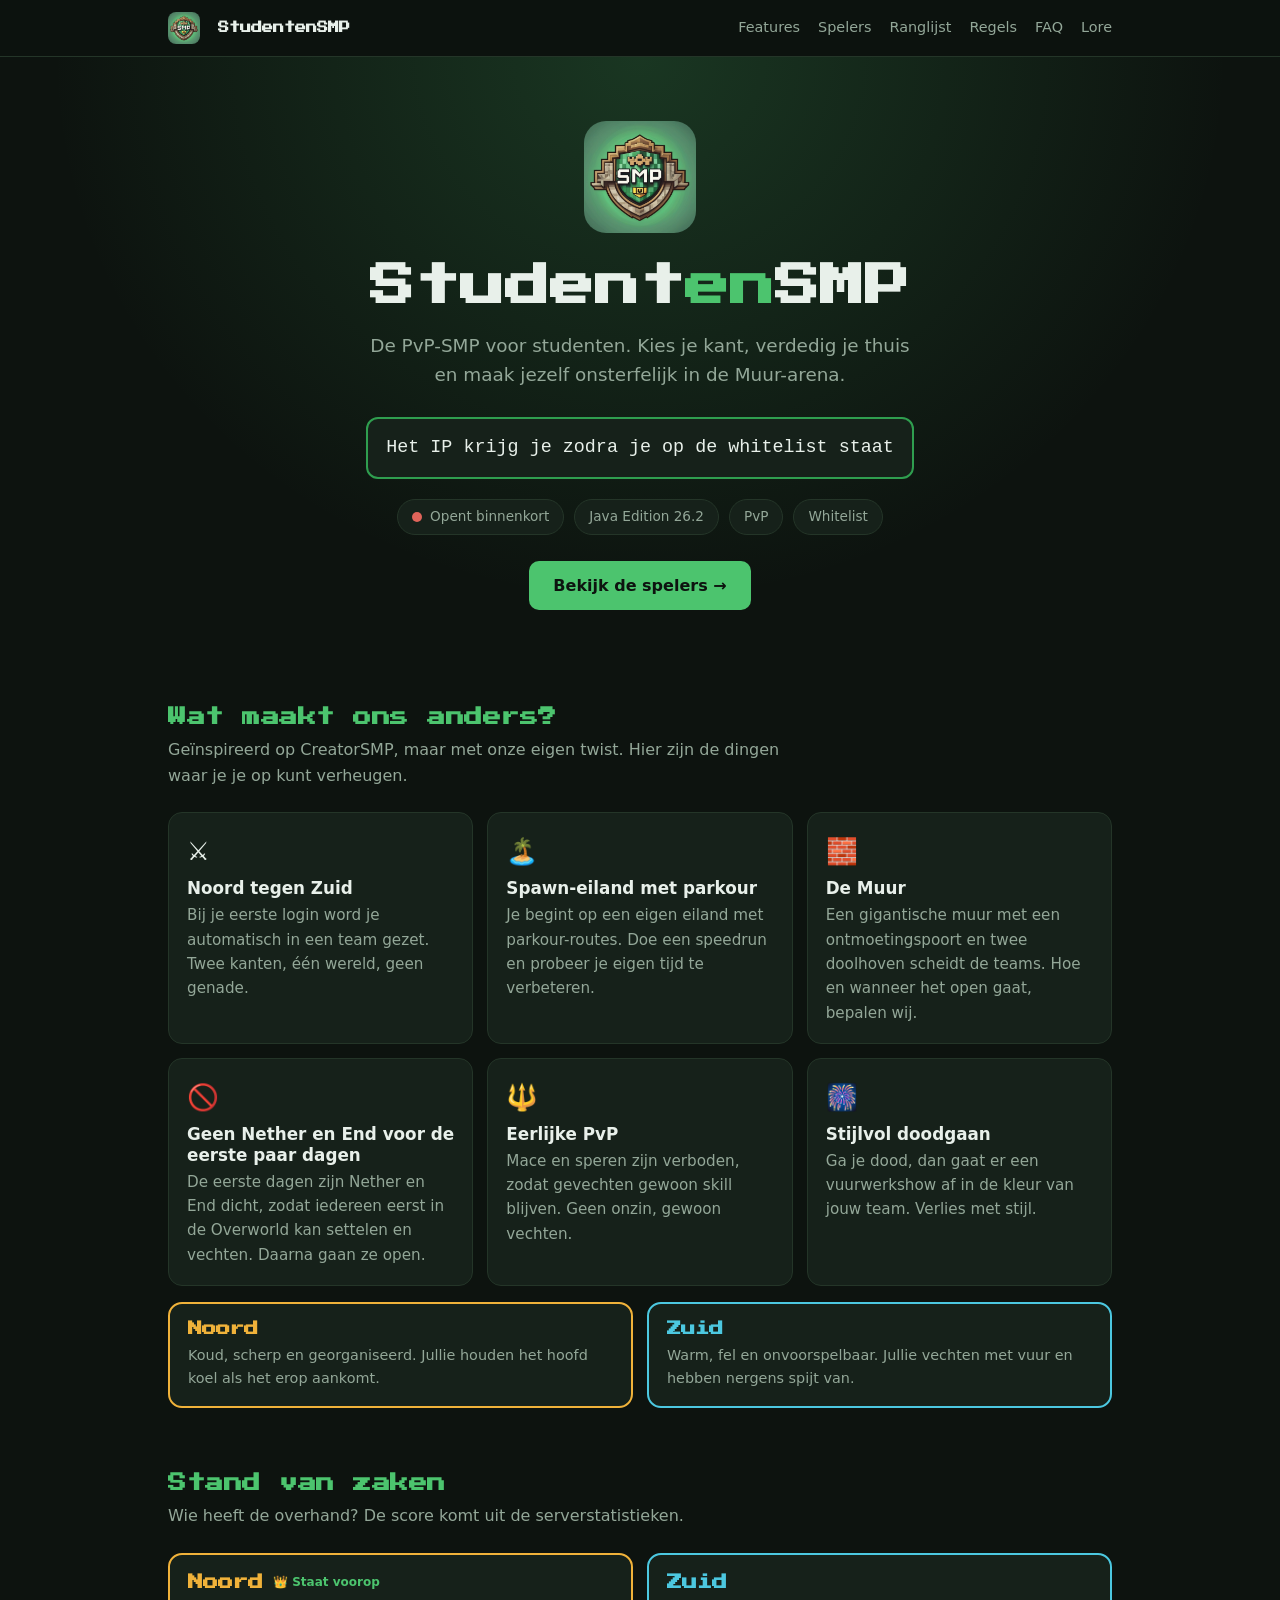
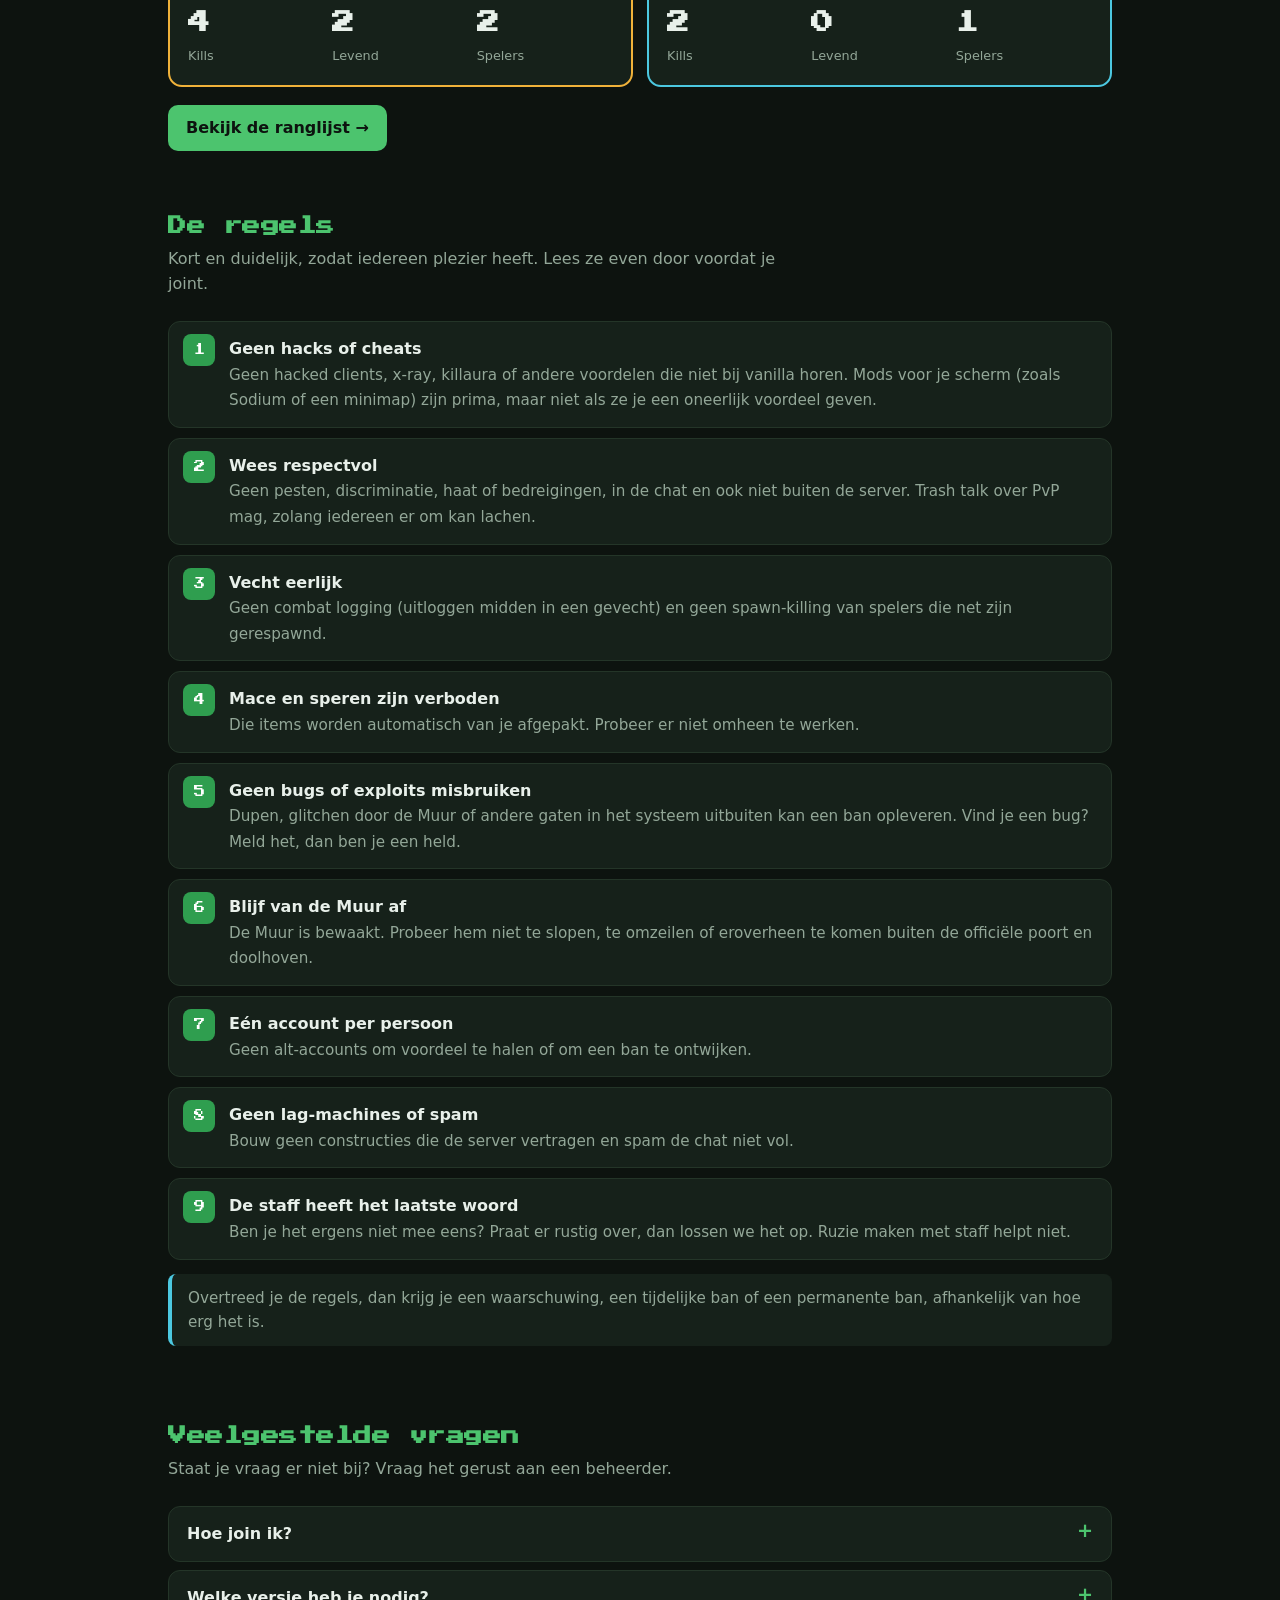
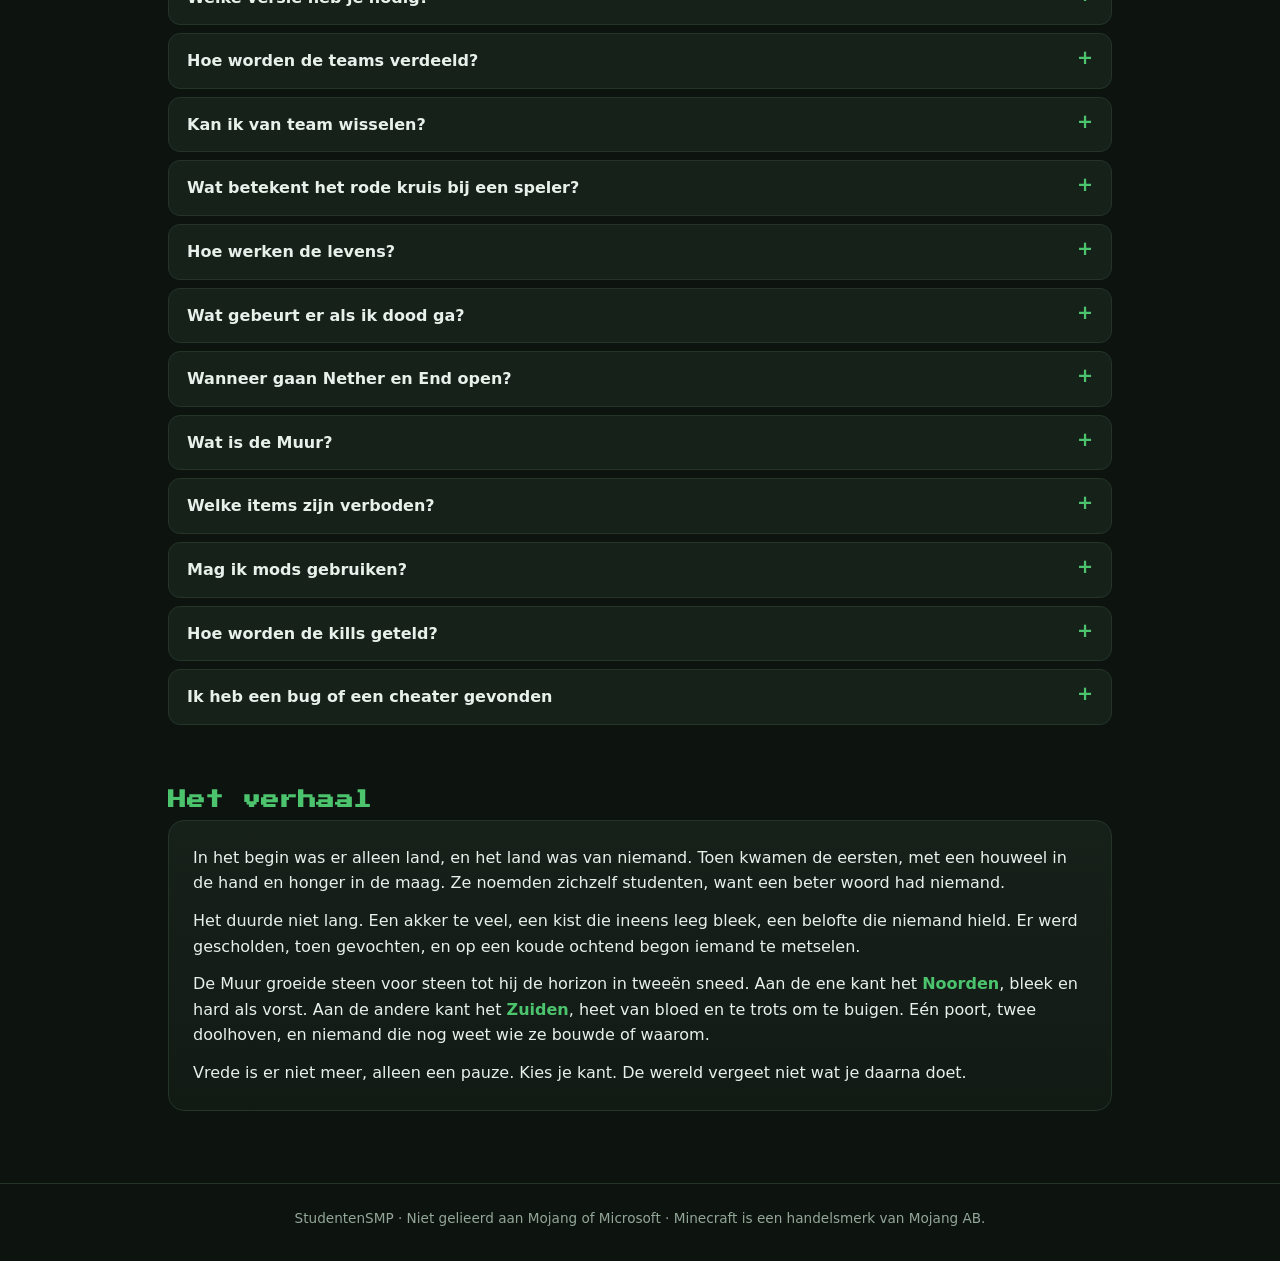
==== commit 5e4137ed: "V3" ====
--- a/index.html
+++ b/index.html
@@ -135,7 +135,8 @@
     <details><summary>Hoe worden de teams verdeeld?</summary><p>Dat gaat automatisch bij je eerste login. Je komt in Noord of Zuid en je spawnt op jouw eigen kant van de Muur.</p></details>
     <details><summary>Kan ik van team wisselen?</summary><p>Niet zelf. Vind je het echt nodig, vraag het dan aan een beheerder.</p></details>
     <details><summary>Wat betekent het rode kruis bij een speler?</summary><p>Een speler met een rood kruis en een doorgestreepte naam op de spelerspagina is dood en doet niet meer mee.</p></details>
-    <details><summary>Wat gebeurt er als ik dood ga?</summary><p>Dan gaat er een vuurwerkshow af in de kleur van jouw team. Voor hoe de dood precies werkt volg je de uitleg van de beheerders.</p></details>
+    <details><summary>Hoe werken de levens?</summary><p>De eerste dag of twee kun je oneindig doodgaan. Daarna heb je 3 levens. Elke keer dat je doodgaat, verlies je er één. Op je laatste leven zit je in hardcore: ga je dan nog een keer dood, dan ben je eruit en kijk je verder mee als toeschouwer.</p></details>
+    <details><summary>Wat gebeurt er als ik dood ga?</summary><p>Dan gaat er een vuurwerkshow af in de kleur van jouw team. Na de eerste dagen kost het je ook een leven.</p></details>
     <details><summary>Wanneer gaan Nether en End open?</summary><p>Na de eerste paar dagen. We kondigen het aan zodra het zover is.</p></details>
     <details><summary>Wat is de Muur?</summary><p>Een enorme muur die de teams scheidt, met één ontmoetingspoort en twee doolhoven. Of en wanneer die opengaan, bepalen de beheerders.</p></details>
     <details><summary>Welke items zijn verboden?</summary><p>Maces, heavy cores en speren. Die worden automatisch van je afgepakt.</p></details>
--- a/style-v2.css
+++ b/style-v2.css
@@ -1,7 +1,7 @@
   :root {
     --bg: #0d130f; --bg2: #121a14; --card: #16211a; --line: #243528;
     --text: #e8f0ea; --muted: #93a798;
-    --green: #4cc46e; --green-d: #2f9e4f; --noord: #4cc8e0; --zuid: #f0b23a; --red: #e0645a;
+    --green: #4cc46e; --green-d: #2f9e4f; --noord: #f0b23a; --zuid: #4cc8e0; --red: #e0645a;
     --pixel: "Press Start 2P", ui-monospace, Menlo, Consolas, monospace;
     color-scheme: dark;
   }
